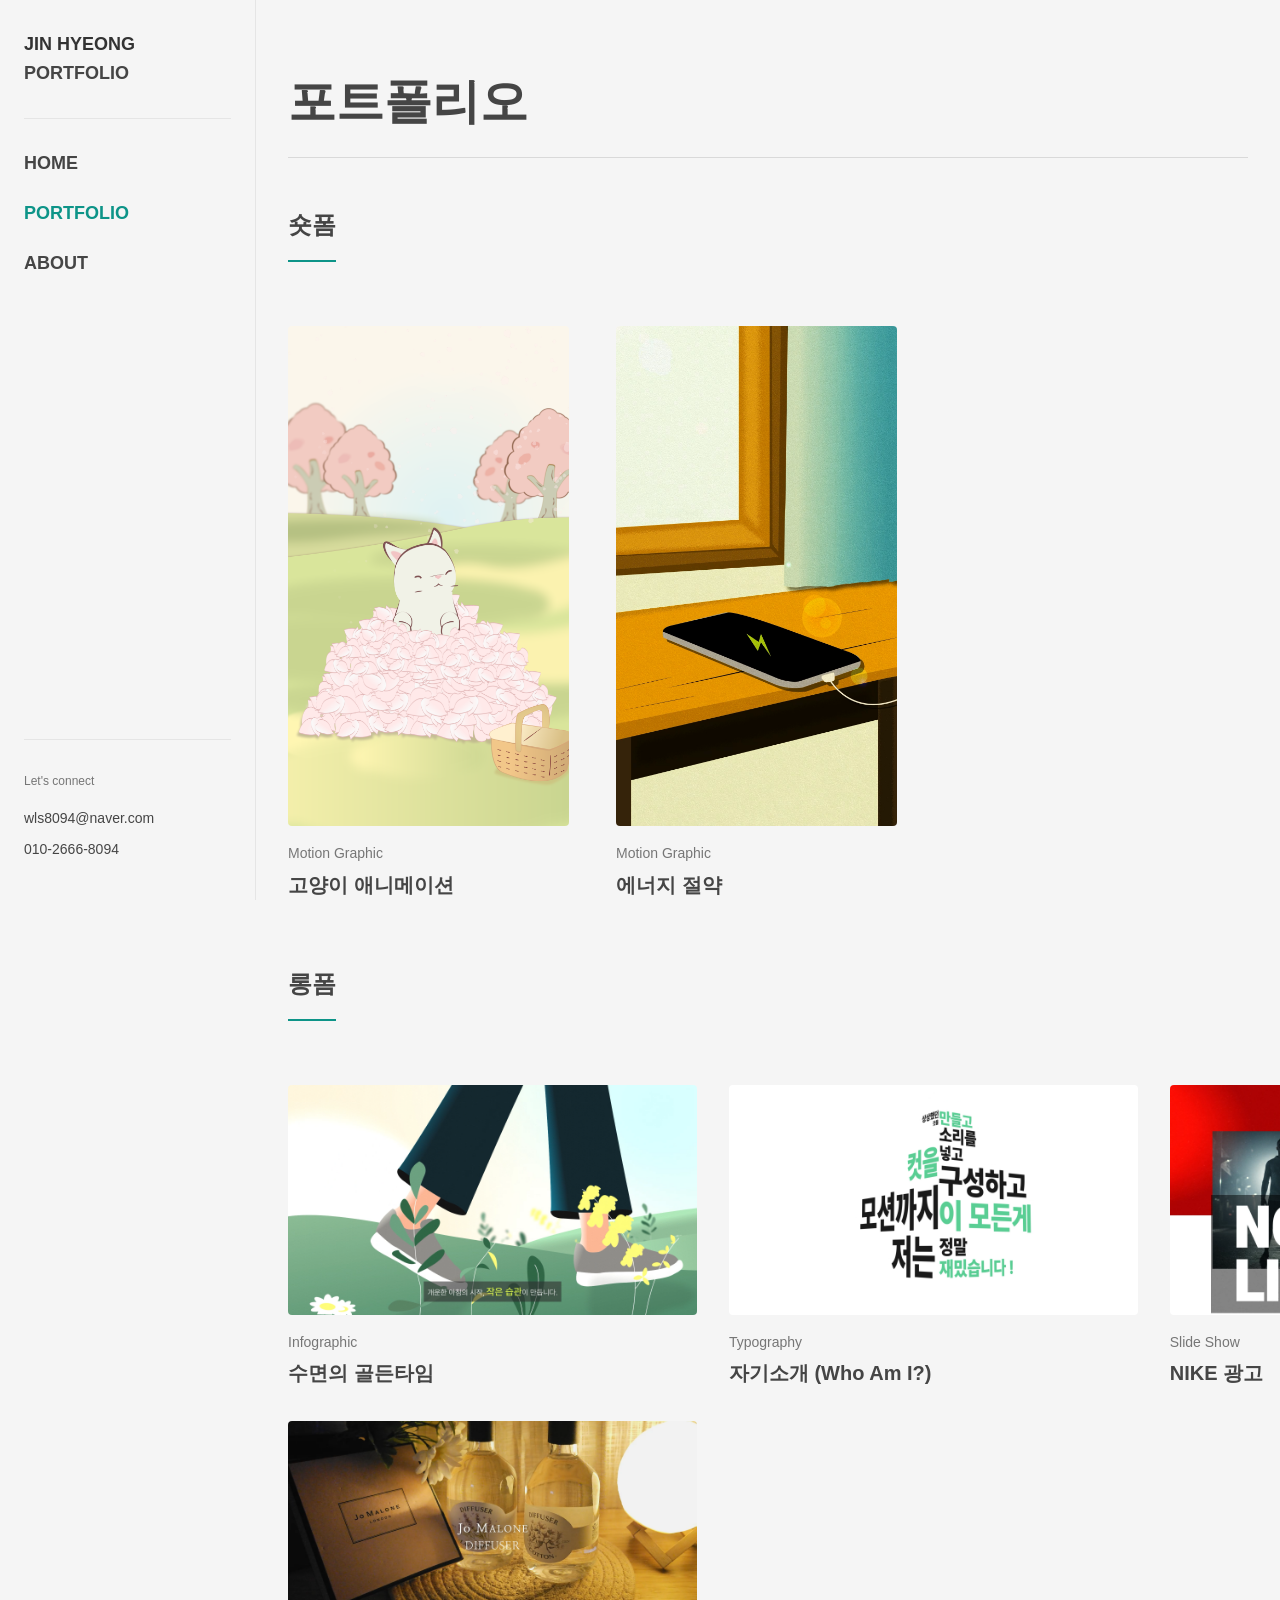
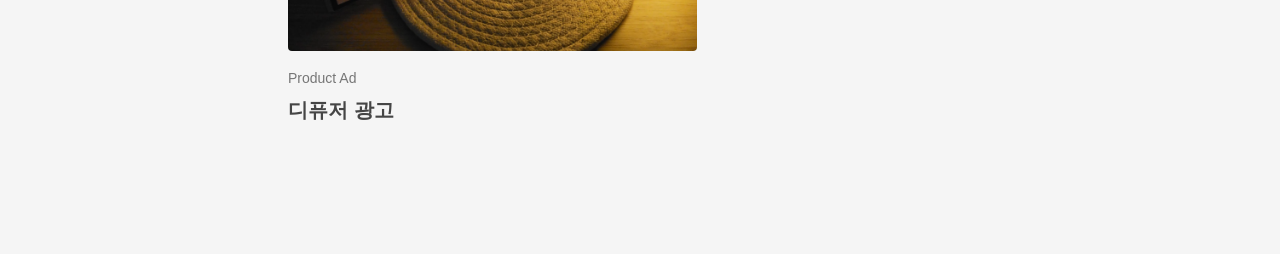
==== portfolio.html @ 2b687abe "first commit" ====
<!DOCTYPE html>
<html lang="ko">

<head>
  <meta charset="UTF-8">
  <meta name="viewport" content="width=device-width, initial-scale=1.0">
  <title>Jin Hyeong Portfolio</title>
  <link rel="stylesheet" href="css/style.css">
  <link rel="icon" type="image/png" sizes="32x32" href="img/pavicon1.png">
</head>

<body>
  <!-- 사이드바 -->
  <aside class="sidebar">
    <div class="sidebar-logo">
      <h1>
        <div class="name">JIN HYEONG</div>
        <div class="title">PORTFOLIO</div>
      </h1>
    </div>

    <nav class="sidebar-nav">
      <ul>
        <li>
          <button onclick="navigateTo('index.html')">HOME</button>
        </li>
        <li>
          <button class="active" onclick="navigateTo('portfolio.html')">PORTFOLIO</button>
        </li>
        <li>
          <button onclick="navigateTo('about.html')">ABOUT</button>
        </li>
      </ul>
    </nav>

    <div class="sidebar-footer">
      <p>Let's connect</p>
      <a href="mailto:wls8094@naver.com">wls8094@naver.com</a>
      <a href="tel:01026668094">010-2666-8094</a>
    </div>
  </aside>

  <!-- 메인 콘텐츠 -->
  <main class="main-content">
    <div class="container" style="padding-top: 4rem; padding-bottom: 4rem;">
      <!-- 페이지 제목 -->
      <div class="page-title fade-in">
        <h1>포트폴리오</h1>
        <div class="underline"></div>
      </div>

      <!-- 숏폼 섹션 -->
      <div class="portfolio-section">
        <h2 class="portfolio-section-title">숏폼</h2>
        <div class="portfolio-grid portfolio-grid-shortform">
          <!-- 프로젝트 1 (숏폼) -->
          <div class="portfolio-item" onclick="openModal(1)">
            <div class="portfolio-thumbnail" style="aspect-ratio: 9/16;">
              <img src="img/고양이와 스프/02.png" alt="프로젝트 1">
              <div class="portfolio-overlay">
                <h4>모션그래픽</h4>
                <span>보기</span>
              </div>
            </div>
            <div class="portfolio-info">
              <p class="portfolio-category">Motion Graphic</p>
              <h3 class="portfolio-title">고양이 애니메이션</h3>
            </div>
          </div>

          <!-- 프로젝트 4 (숏폼) -->
          <div class="portfolio-item" onclick="openModal(4)">
            <div class="portfolio-thumbnail" style="aspect-ratio: 9/16;">
              <img src="img/에너지/01.png" alt="프로젝트 4">
              <div class="portfolio-overlay">
                <h4>모션그래픽</h4>
                <span>보기</span>
              </div>
            </div>
            <div class="portfolio-info">
              <p class="portfolio-category">Motion Graphic</p>
              <h3 class="portfolio-title">에너지 절약</h3>
            </div>
          </div>
        </div>
      </div>

      <!-- 롱폼 섹션 -->
      <div class="portfolio-section">
        <h2 class="portfolio-section-title">롱폼</h2>
        <div class="portfolio-grid portfolio-grid-longform">
          <!-- 프로젝트 2 (롱폼) -->
          <div class="portfolio-item" onclick="openModal(2)">
            <div class="portfolio-thumbnail">
              <img src="img/수면 인포그래픽/06.png" alt="프로젝트 2">
              <div class="portfolio-overlay">
                <h4>수면 인포그래픽</h4>
                <span>보기</span>
              </div>
            </div>
            <div class="portfolio-info">
              <p class="portfolio-category">Infographic</p>
              <h3 class="portfolio-title">수면의 골든타임</h3>
            </div>
          </div>

          <!-- 프로젝트 3 (롱폼) -->
          <div class="portfolio-item" onclick="openModal(3)">
            <div class="portfolio-thumbnail">
              <img src="img/who am i/06.png" alt="프로젝트 3">
              <div class="portfolio-overlay">
                <h4>타이포그래피</h4>
                <span>보기</span>
              </div>
            </div>
            <div class="portfolio-info">
              <p class="portfolio-category">Typography</p>
              <h3 class="portfolio-title">자기소개 (Who Am I?)</h3>
            </div>
          </div>

          <!-- 프로젝트 5 (롱폼) -->
          <div class="portfolio-item" onclick="openModal(5)">
            <div class="portfolio-thumbnail">
              <img src="img/나이키/03.png" alt="프로젝트 5">
              <div class="portfolio-overlay">
                <h4>슬라이드쇼</h4>
                <span>보기</span>
              </div>
            </div>
            <div class="portfolio-info">
              <p class="portfolio-category">Slide Show</p>
              <h3 class="portfolio-title">NIKE 광고</h3>
            </div>
          </div>

          <!-- 프로젝트 6 (롱폼) -->
          <div class="portfolio-item" onclick="openModal(6)">
            <div class="portfolio-thumbnail">
              <img src="img/디퓨져/01.png" alt="프로젝트 6">
              <div class="portfolio-overlay">
                <h4>제품 광고</h4>
                <span>보기</span>
              </div>
            </div>
            <div class="portfolio-info">
              <p class="portfolio-category">Product Ad</p>
              <h3 class="portfolio-title">디퓨저 광고</h3>
            </div>
          </div>
        </div>
      </div>
    </div>
  </main>

  <!-- 모달 -->
  <div id="modal" class="modal" onclick="closeModal(event)">
    <div class="modal-content" onclick="event.stopPropagation()">
      <button class="modal-close" onclick="closeModal()">×</button>

      <!-- 모달 내용 (JavaScript로 동적 생성) -->
      <div id="modal-body"></div>
    </div>
  </div>

  <script>
    // 포트폴리오 데이터
    const portfolioData = {
      1: {
        category: '모션그래픽',
        title: '고양이 애니메이션',
        youtubeUrl: '<iframe src="https://www.youtube.com/embed/WRUDnOrKYOk?controls=1&modestbranding=1&rel=0&fs=0" title="고양이와 스프 애니메이션" frameborder="0" allow="accelerometer; autoplay; clipboard-write; encrypted-media; gyroscope; picture-in-picture; web-share" referrerpolicy="strict-origin-when-cross-origin" allowfullscreen></iframe>',
        videoRatio: '9:16',
        duration: '2일',
        tools: 'After Effects, Illustrator',
        method: '개인 프로젝트',
        concept: `따뜻한 봄날의 컨셉을 담은 '힐링'과 '반가움' 느낌으로 제작했습니다.
캐릭터의 움직임과 벚꽃의 입자감에 시각적 포인트를 집중했습니다.`,
        process: [
          {
            step: '01. 기획',
            description: `'고양이와 스프' 게임속의 고양이 캐릭터와 <br>봄, 벚꽃 컨셉에 맞는 시나리오를 구성했습니다. 
            <br><br>1. 벚꽃이 흩날리는 피크닉 분위기 배경<br>
                          2. 고양이의 깜짝 등장<br>
                          3. 밝은 미소와 인사로 마무리` },
          {
            step: '02. 제작', description: `배경의 나무와 들판, 고양이 캐릭터, 그리고 흩날리는 개별 벚꽃잎들을 
          <br>애니메이팅하기 최적화된 상태로 레이어를 세분화하여 작업했습니다.
          <br><br>고양이캐릭터의 탄성있는 생동감을 표현했습니다.` },
          { step: '03. 완성', description: `밝고 활기찬 배경음악을 사용하고 <br>벚꽃잎이 날리는 연출로 피크닉,소풍 분위기를 조성했습니다.` }
        ],
        images: [
          'img/고양이와 스프/01.png',
          'img/고양이와 스프/02.png',
          'img/고양이와 스프/03.png',
          'img/고양이와 스프/04.png',
          'img/고양이와 스프/05.png'
        ]
      },
      2: {
        category: '인포그래픽',
        title: '수면의 골든타임',
        youtubeUrl: `<iframe  src="https://www.youtube.com/embed/iagFvMRWJkU" title="수면의 골든타임 (인포그래픽)" frameborder="0" allow="accelerometer; autoplay; clipboard-write; encrypted-media; gyroscope; picture-in-picture; web-share" referrerpolicy="strict-origin-when-cross-origin" allowfullscreen></iframe>`,
        videoRatio: '16:9',
        duration: '4일',
        tools: 'After Effects, Illustrator',
        method: '개인 프로젝트',
        concept: `밤과 수면을 상징하는 차분한 다크 블루 톤을 메인으로 사용하고, 핵심 정보에는 대비가 강한 컬러를 사용하여 몰입할수있도록 제작했습니다.
<br>딱딱한 정보성 영상이 아닌 <strong>편안한 캠페인 영상의</strong> 느낌을 전달하고자 했습니다.`,
        process: [
          { step: '01. 기획', description: `'수면의 양'보다 '수면의 질과 타이밍'이 중요하다는 의학적 정보를 <br>시청자들이 쉽게 이해할 수 있도록 캠페인 형식의 인포그래픽으로 시각화하고자 했습니다.` },
          { step: '02. 제작', description: `일반적인 도표나 곡선 그래프를 배제하고, 상황을 직관적으로 보여줄 수 있는 캐릭터와 오브젝트를 Illustrator로 직접 제작했습니다. <br>After Effects에서 나레이션과 자막의 흐름에 맞춰 애니메이션을 제작했습니다.` },
          { step: '03. 완성', description: '차분한 배경음악을 사용하여 수면이라는 주제에 맞는 편안한 분위기를 조성하고, 나레이션과 자막의 내용이 모션과 서로 일치하도록 작업을 진행했습니다.' }
        ],
        images: [
          'img/수면 인포그래픽/01.png',
          'img/수면 인포그래픽/02.png',
          'img/수면 인포그래픽/03.png',
          'img/수면 인포그래픽/04.png',
          'img/수면 인포그래픽/05.png',
          'img/수면 인포그래픽/06.png',
          
        ]
      },
      3: {
        category: '타이포그래피',
        title: '자기소개 (Who Am I?)',
        youtubeUrl: '<iframe src="https://www.youtube.com/embed/PcbvvYeceSc" title="자기소개 타이포그래픽" frameborder="0" allow="accelerometer; autoplay; clipboard-write; encrypted-media; gyroscope; picture-in-picture; web-share" referrerpolicy="strict-origin-when-cross-origin" allowfullscreen></iframe>',
        videoRatio: '16:9',
        duration: '3일',
        tools: 'After Effects',
        method: '개인 프로젝트',
        concept: `화려한 배경보다는 텍스트와 아이콘의 움직임 자체에 집중할 수 있도록 무채색 배경을 사용하였고,<br>
그린 계열의 포인트 컬러를 통해 시선이 머물러야 할 핵심 키워드를 강조했습니다.`,
        process: [
          {
            step: '01. 기획', description: `
          복잡한 수식어보다 <strong>나 자신의 본질을</strong> 가장 솔직하고 명확하게 전달하기 위해 이번 자기소개 영상을 기획했습니다. <br>
          많은 양의 정보 전달의 효율성을 높이기 위해 빠른 템포의 타이포그래피 모션을 선택했습니다.` },
          {
            step: '02. 제작', description: `타이포그래피로 빠른 모션 속에서도 메시지를 명확히 읽을수 있도록 <br>가독성을 최우선으로 
          장황한 설명 보다는 최대한 짧은 단어와 간결한 문장으로 텍스트를 구성하여 전달력에 힘을 주었습니다.` },
          {
            step: '03. 완성', description: `배경음악의 비트와 효과음에 맞춘 편집을 진행했습니다. 
          <br>제가 영상작업을 할때 드는 느낀점들을 다양한 연출을 통해 영상 디자이너로서의 포부을 담아 완성했습니다.` }
        ],
        images: [
          'img/who am i/01.png',
          'img/who am i/02.png',
          'img/who am i/03.png',
          'img/who am i/04.png',
          'img/who am i/05.png',
          'img/who am i/06.png',

        ]
      },
      4: {
        category: '모션그래픽',
        title: '에너지 절약',
        youtubeUrl: '<iframe src="https://www.youtube.com/embed/_xtJKrU15GE" title="박진형 - 애니메이션" frameborder="0" allow="accelerometer; autoplay; clipboard-write; encrypted-media; gyroscope; picture-in-picture; web-share" referrerpolicy="strict-origin-when-cross-origin" allowfullscreen></iframe>',
        videoRatio: '9:16',
        duration: '4일',
        tools: 'After Effects, Illustrator',
        method: '개인 프로젝트',
        concept: `환경 보호의 긍정적인 이미지를 전달하기 위해 라임색과 차분한 네이비 컬러를 사용하여 친환경적인 분위기 조성했고,<br>
메시지의 가독성을 높이기 위해 직관적인 텍스트 배치를 활용하였으며, 텍스트의 내용에 맞는 애니메이션을 연출했습니다.`,
        process: [
          {
            step: '01. 기획', description: `'에너지 전환'이라는 다소 무겁고 어렵게 느껴질 수 있는 환경 주제를 대중들에게 친근하게 전달하고 
          <br> 일상 속 작은 실천이 세상을 바꾸는 큰 힘이 될 수 있음을 시각적으로 표현했습니다.` },
          {
            step: '02. 제작', description: `주인공 캐릭터와 실내/외 배경 오브젝트(충전기, 엘리베이터, 카페 등)를 Illustrator로 제작했습니다.
          <br> After Effects를 활용하여 캐릭터의 움직임과 사물의 반응(창문 열기, 텀블러 담기 등)에 최대한 자연스럽고 부드러운 모션을 넣었습니다.` },
          { step: '03. 완성', description: `따뜻한 느낌의 배경음악과 나레이션을 합성하여 메시지가 잘 전달될수 있도록 완성했습니다.` }
        ],
        images: [
          'img/에너지/01.png',
          'img/에너지/02.png',
          'img/에너지/03.png',
          'img/에너지/04.png',
          'img/에너지/05.png',
          'img/에너지/06.png',

        ]
      },
      5: {
        category: '슬라이드쇼',
        title: 'NIKE 광고',
        youtubeUrl: '<iframe src="https://www.youtube.com/embed/QcVoWrx0sjg" title="박진형  나만의 슬라이드쇼" frameborder="0" allow="accelerometer; autoplay; clipboard-write; encrypted-media; gyroscope; picture-in-picture; web-share" referrerpolicy="strict-origin-when-cross-origin" allowfullscreen></iframe>',
        videoRatio: '16:9',
        duration: '3일',
        tools: 'After Effects',
        method: '개인 프로젝트',
        concept: `짧은 컷들을 배치하여 지루함 없는 속도감의 슬라이드쇼로 제작하고 영상의 초반부에 나이키 로고, 후반부에 'JUST DO IT'를 배치하여<br>영상으로 보여준 역동적인 움직임들이 하나의 브랜드 가치로 연결되도록 연출했습니다.`,
        process: [
          {
            step: '01. 기획', description: `글로벌 스포츠 브랜드 'NIKE'의 강렬하고 도전적인 이미지를 시각화하기 위해, 빠른 템포의 배경음악으로 시청각적 타격감을 극대화할 수 있는 슬라이드쇼를 기획했습니다. 
          <br>'NIKE'라는 브랜드의 이미지를 떠올리며 '활동성'과 '역동적'이라는 키워드로 영상 소스를 수집했습니다.` },
          { step: '02. 제작', description: `배경음악의 박자에 맞춰 장면 컷을 전환하고 영상 소스와 같이 도형 오브젝트와 키워드 텍스트들을 사용하여 시각적 타격감을 극대화 했습니다.` },
          { step: '03. 완성', description: `빠른 슬라이드쇼 특성상 자칫 놓칠 수 있는 부분을 방지하기 위해 텍스트로 몰입도를 높이고, 영상의 기승전결을 점검하며 최종적으로 나이키 로고와 'JUST DO IT' 슬로건을 배치하여 브랜드 광고로서의 완성도를 높였습니다.` }
        ],
        images: [
          'img/나이키/01.png',
          'img/나이키/02.png',
          'img/나이키/03.png',
          'img/나이키/04.png',
          'img/나이키/05.png',
          'img/나이키/06.png'

        ]
      },
      6: {
        category: '제품 광고',
        title: '디퓨저 광고',
        youtubeUrl: '<iframe src="https://www.youtube.com/embed/dtEFhlRuxeo" title="박진형 나만의 제품 광고 영상" frameborder="0" allow="accelerometer; autoplay; clipboard-write; encrypted-media; gyroscope; picture-in-picture; web-share" referrerpolicy="strict-origin-when-cross-origin" allowfullscreen></iframe>',
        videoRatio: '16:9',
        duration: '3일',
        tools: 'After Effects',
        method: '개인 프로젝트',
        concept: `베이지와 화이트 톤의 웜톤 컬러를 메인으로 선정하여 시각적인 안정감과 포근함을 부여했습니다. 
        <br>직접 촬영한 영상을 자연스럽게 배치하고 그 사이에 트랙 매트 기법을 적용하여 '디퓨저'제품의 '향기'를 한층 깊이 있게 표현하고자 했습니다.`,
        process: [
          {
            step: '01. 기획', description: `'디퓨저'라는 상품을 떠올렸을때 느끼는 '향기로운 일상'과 '포근한 휴식'을 시각화하기 위해, 밝고 따뜻한 톤앤매너를 가진 감성 광고 영상을 제작하고자 했습니다. 
          <br>시청자가 영상을 보는 것만으로도 공간의 향기가 느껴질 수 있도록 '산뜻한 느낌'과 '부드러운 전환'에 초점을 맞췄습니다. 
          <br>복합적인 마스크와 매트 기법을 활용한 정교한 연출을 기획했습니다.` },
          {
            step: '02. 제작', description: `직접 촬영한 원본 소스의 질감을 최대한 살리면서도, 영상 전체에 포근한 무드가 감돌도록 따뜻한 웜톤 색보정을 진행했습니다. 
          <br>특히 향기의 속성을 시각화하기 위해 '그림자', '새벽', '은은함'과 같은 키워드를 트랙 매트를 활용하여, 감각적인 연출을 시도했습니다` },
          {
            step: '03. 완성', description: `영상의 분위기를 해치지 않는 범위 내에서 텍스트를 배치했습니다. 
          <br>직접 촬영한 각 장면의 전환과 매트 기법을 활용한 전환 효과가 배경음악과 자연스럽게 어우러지도록 최종 편집을 조율하여 완성도를 높였습니다.` }
        ],
        images: [
          'img/디퓨져/01.png',
          'img/디퓨져/02.png',
          'img/디퓨져/03.png',
          'img/디퓨져/04.png',
          'img/디퓨져/05.png',
          'img/디퓨져/06.png',
          
        ]
      }
    };

    function openModal(id) {
      const data = portfolioData[id];
      const paddingBottom = data.videoRatio === '9:16' ? '177.78%' : '56.25%';

      let html = `
        <p class="modal-category">Category : ${data.category}</p>
        <h2 class="modal-title">${data.title}</h2>

        <div class="modal-video" data-ratio="${data.videoRatio}">
          ${data.youtubeUrl}
        </div>

        <div class="modal-section">
          <h3>프로젝트 개요</h3>
          <div class="modal-overview">
            <div class="modal-overview-item">
              <p>작업기간</p>
              <p>${data.duration}</p>
            </div>
            <div class="modal-overview-item">
              <p>사용 툴</p>
              <p>${data.tools}</p>
            </div>
            <div class="modal-overview-item">
              <p>제작 방식</p>
              <p>${data.method}</p>
            </div>
          </div>
        </div>

        <div class="modal-section">
          <h3>디자인 컨셉</h3>
          <p class="modal-concept">${data.concept}</p>
        </div>

        <div class="modal-section">
          <h3 style="color: #111111; font-weight: 700;">작업 프로세스</h3>
          <div class="modal-process">
            ${data.process.map(proc => `
              <div class="modal-process-item" style="margin-bottom: 2rem; border-bottom: 1px solid #f0f0f0; padding-bottom: 1.5rem;">
                <p class="modal-process-step" style="font-weight: bold; color: #0f766e; margin-bottom: 0.4rem; font-size: 1.05rem;">${proc.step}</p>
                
                ${proc.title ? `<p class="modal-process-title" style="font-weight: 700; color: #111111; margin-bottom: 0.5rem; font-size: 1.1rem;">${proc.title}</p>` : ''}
                
                <p class="modal-process-description" style="color: #2c3e50; line-height: 1.6; font-size: 0.95rem; font-weight: 400; margin-top: 0;">${proc.description}</p>
              </div>
            `).join('')}
          </div>
        </div>

        <div class="modal-section">
          <h3>프리뷰</h3>
          <div class="modal-preview">
            ${data.images.map(img => `<img src="${img}" alt="프리뷰">`).join('')}
          </div>
        </div>
      `;

      document.getElementById('modal-body').innerHTML = html;
      document.getElementById('modal').classList.add('active');
    }

    function closeModal(event) {
      if (event && event.target.id !== 'modal') return;
      document.getElementById('modal').classList.remove('active');
    }

    function navigateTo(page) {
      window.location.href = page;
    }
  </script>
</body>

</html>
---- css/style.css ----
/* ============================================
   포트폴리오 사이트 - 전체 CSS 스타일
   ============================================ */

* {
  margin: 0;
  padding: 0;
  box-sizing: border-box;
}

/* 폰트 임포트 */
@import url('https://cdn.jsdelivr.net/gh/orioncactus/pretendard@v1.3.9/dist/web/static/pretendard.css');

body {
  font-family: 'Pretendard', -apple-system, BlinkMacSystemFont, 'Segoe UI', sans-serif;
  background-color: #f5f5f5;
  color: #454545;
  line-height: 1.6;
}

/* ============================================
   공통 스타일
   ============================================ */

.container {
  max-width: 1200px;
  margin: 0 auto;
  padding: 0 2rem;
}

a {
  text-decoration: none;
  color: inherit;
}

button {
  border: none;
  background: none;
  cursor: pointer;
  font-family: inherit;
}

/* ============================================
   레이아웃 - 사이드바 + 메인 콘텐츠
   ============================================ */

body {
  display: flex;
}

.sidebar {
  position: fixed;
  left: 0;
  top: 0;
  width: 256px;
  height: 100vh;
  background-color: #f5f5f5;
  border-right: 1px solid #e5e5e5;
  display: flex;
  flex-direction: column;
  padding: 2rem 1.5rem;
  overflow-y: auto;
}

.main-content {
  margin-left: 256px;
  min-height: 100vh;
  width: calc(100% - 256px);
}

/* ============================================
   사이드바 스타일
   ============================================ */

.sidebar-logo {
  border-bottom: 1px solid #e5e5e5;
  padding-bottom: 2rem;
  margin-bottom: 2rem;
}

.sidebar-logo h1 {
  font-size: 1.125rem;
  font-weight: 700;
  line-height: 1.4;
}

.sidebar-logo .name {
  color: #333333;
  margin-bottom: 0.25rem;
}

.sidebar-logo .title {
  color: #454545;
}

/* 네비게이션 메뉴 */
.sidebar-nav {
  flex: 1;
  margin-bottom: 2rem;
}

.sidebar-nav ul {
  list-style: none;
  display: flex;
  flex-direction: column;
  gap: 1.5rem;
}

.sidebar-nav button {
  font-size: 1.125rem;
  font-weight: 600;
  color: #454545;
  transition: color 0.2s ease;
  text-align: left;
}

.sidebar-nav button:hover {
  color: #0d9488;
}

.sidebar-nav button.active {
  color: #0d9488;
}

/* 사이드바 하단 정보 */
.sidebar-footer {
  border-top: 1px solid #e5e5e5;
  padding-top: 2rem;
}

.sidebar-footer p {
  font-size: 0.75rem;
  color: #767676;
  margin-bottom: 1rem;
}

.sidebar-footer a {
  display: block;
  font-size: 0.875rem;
  color: #454545;
  margin-bottom: 0.5rem;
  transition: color 0.2s ease;
}

.sidebar-footer a:hover {
  color: #0d9488;
}

/* ============================================
   페이지 공통 스타일
   ============================================ */

.page-title {
  margin-bottom: 3rem;
}

.page-title h1 {
  font-size: 3rem;
  font-weight: 700;
  margin-bottom: 0.5rem;
  display: inline-block;
}

.page-title .underline {
  height: 1px;
  background-color: #d9d9d9;
  width: 100%;
  margin-top: 0.5rem;
}

/* 애니메이션 */



@keyframes fadeIn {
  from {
    opacity: 0;
  }

  to {
    opacity: 1;
  }
}

@keyframes slideInUp {
  from {
    opacity: 0;
    transform: translateY(20px);
  }

  to {
    opacity: 1;
    transform: translateY(0);
  }
}

.fade-in {
  animation: fadeIn 0.6s ease-out;
}

.slide-in-up {
  animation: slideInUp 0.6s ease-out;
  opacity: 1;
}

/* ============================================
   홈 페이지 (index.html)
   ============================================ */

.home-hero {
  height: 100vh;
  display: flex;
  align-items: center;
  justify-content: center;
  padding: 2rem;

}


.home-hero-content {
  max-width: 56rem;
  text-align: center;
}

.home-hero-title {
  font-size: 3.5rem;
  font-weight: 700;
  margin-bottom: 1.5rem;
  line-height: 1.2;
}

@media (min-width: 768px) {
  .home-hero-title {
    font-size: 4.5rem;
  }
}

.home-hero-title .accent {
  color: #0d9488;
}

.home-hero-divider {
  width: 128px;
  height: 1px;
  background-color: #d9d9d9;
  margin: 2rem auto;
}

.home-hero-description {
  font-size: 1.25rem;
  color: #767676;
  margin-bottom: 2rem;
  line-height: 1.8;
  max-width: 48rem;
  /* 박스 너비를 넉넉하게 넓혀서 데스크탑에서 두 줄로 이쁘게 배치되도록 합니다 */
  margin-left: auto;
  margin-right: auto;
  word-break: keep-all;
  /* 데스크탑에서도 단어가 중간에 쪼개지지 않고 깔끔하게 떨어지게 만듭니다 */
}

@media (min-width: 768px) {
  .home-hero-description {
    font-size: 1.5rem;
  }
}

.home-hero-buttons {
  display: flex;
  flex-direction: column;
  gap: 1rem;
  justify-content: center;
  animation: slideInUp 0.6s ease-out 0.2s both;
}

@media (min-width: 640px) {
  .home-hero-buttons {
    flex-direction: row;
  }
}

.btn {
  padding: 0.75rem 2rem;
  font-size: 1.125rem;
  font-weight: 600;
  border: 2px solid;
  border-radius: 0.25rem;
  transition: all 0.3s ease;
  cursor: pointer;
}

.btn-primary {
  border-color: #454545;
  color: #454545;
}

.btn-primary:hover {
  background-color: #454545;
  color: #f5f5f5;
}

.btn-secondary {
  border-color: #454545;
  color: #454545;
}

.btn-secondary:hover {
  background-color: #454545;
  color: #f5f5f5;
}

/* ============================================
   포트폴리오 페이지 (portfolio.html)
   ============================================ */

.portfolio-section {
  margin-bottom: 4rem;
}

.portfolio-section-title {
  font-size: 1.5rem;
  font-weight: 600;
  color: #454545;
  margin-bottom: 2rem;
  padding-bottom: 1rem;
  border-bottom: 2px solid #0d9488;
  display: inline-block;
}

.portfolio-grid {
  display: grid;
  gap: 2rem;
  margin-top: 2rem;
}

.portfolio-grid-shortform {
  grid-template-columns: repeat(3, 1fr);
  gap: 1.5rem;
}

/* 숏폼 썸네일 크기 축소 */
.portfolio-grid-shortform .portfolio-thumbnail {
  aspect-ratio: 9 / 16;
  height: 500px;
}

.portfolio-grid-shortform .portfolio-overlay h4 {
  font-size: 0.9rem;
  margin-bottom: 0.3rem;
}

.portfolio-grid-shortform .portfolio-overlay span {
  font-size: 0.75rem;
}

.portfolio-grid-longform {
  grid-template-columns: repeat(3, 1fr);
}

/* 롱폼 썸네일 크기 조정 */
.portfolio-grid-longform .portfolio-thumbnail {
  aspect-ratio: 16 / 9;
  height: 230px;
}

.portfolio-grid-longform .portfolio-overlay h4 {
  font-size: 1rem;
  margin-bottom: 0.5rem;
}

.portfolio-grid-longform .portfolio-overlay span {
  font-size: 0.8rem;
}

.portfolio-item {
  cursor: pointer;
  animation: slideInUp 0.6s ease-out forwards;
  opacity: 0;
}

.portfolio-item:nth-child(1) {
  animation-delay: 0s;
}

.portfolio-item:nth-child(2) {
  animation-delay: 0.1s;
}

.portfolio-item:nth-child(3) {
  animation-delay: 0.2s;
}

.portfolio-item:nth-child(4) {
  animation-delay: 0.3s;
}

.portfolio-item:nth-child(5) {
  animation-delay: 0.4s;
}

.portfolio-item:nth-child(6) {
  animation-delay: 0.5s;
}

.portfolio-thumbnail {
  position: relative;
  overflow: hidden;
  background-color: #f0f0f0;
  border-radius: 0.25rem;
  margin-bottom: 1rem;
  aspect-ratio: 4 / 3;
}

.portfolio-thumbnail img {
  width: 100%;
  height: 100%;
  object-fit: cover;
  transition: transform 0.5s cubic-bezier(0.23, 1, 0.32, 1);
}

.portfolio-thumbnail:hover img {
  transform: scale(1.1);
}

.portfolio-overlay {
  position: absolute;
  inset: 0;
  background-color: rgba(0, 0, 0, 0);
  display: flex;
  flex-direction: column;
  align-items: center;
  justify-content: center;
  transition: background-color 0.5s cubic-bezier(0.23, 1, 0.32, 1);
}

.portfolio-thumbnail:hover .portfolio-overlay {
  background-color: rgba(0, 0, 0, 0.5);
}

.portfolio-overlay h4 {
  color: #ffffff;
  font-size: 1.125rem;
  font-weight: 600;
  margin-bottom: 0.75rem;
  text-align: center;
  padding: 0 1rem;
  opacity: 0;
  transition: opacity 0.5s cubic-bezier(0.23, 1, 0.32, 1);
  transition-delay: 75ms;
}

.portfolio-overlay span {
  color: #ffffff;
  font-size: 0.875rem;
  font-weight: 500;
  opacity: 0;
  transition: opacity 0.5s cubic-bezier(0.23, 1, 0.32, 1);
  transition-delay: 150ms;
}

.portfolio-thumbnail:hover .portfolio-overlay h4,
.portfolio-thumbnail:hover .portfolio-overlay span {
  opacity: 1;
}

.portfolio-info {
  padding: 0;
}

.portfolio-category {
  font-size: 0.875rem;
  color: #767676;
  margin-bottom: 0.25rem;
}

.portfolio-title {
  font-size: 1.25rem;
  font-weight: 600;
  color: #454545;
}

/* 모달 스타일 */
.modal {
  display: none;
  position: fixed;
  inset: 0;
  background-color: rgba(0, 0, 0, 0.5);
  z-index: 50;
  overflow-y: auto;
  align-items: center;
  justify-content: center;
  padding: 1rem;
}

.modal.active {
  display: flex;
}

.modal-content {
  background-color: #fafafa;
  border-radius: 0.25rem;
  width: 100%;
  max-width: 1500px;
  max-height: 85vh;
  padding: 2.5rem;
  position: relative;
  margin: auto;
  overflow-y: auto;
}

.modal-close {
  position: absolute;
  top: 1rem;
  right: 1rem;
  font-size: 2rem;
  color: #454545;
  cursor: pointer;
  background: none;
  border: none;
  padding: 0;
  width: 2rem;
  height: 2rem;
  display: flex;
  align-items: center;
  justify-content: center;
}

.modal-close:hover {
  color: #0d9488;
}

.modal-category {
  font-size: 0.875rem;
  color: #767676;
  margin-bottom: 0.5rem;
}

.modal-title {
  font-size: 2rem;
  font-weight: 700;
  margin-bottom: 1.5rem;
  margin-top: 0.5rem;
}

/* 모달 영상 - 반응형 크기 조정 */
.modal-video {
  position: relative;
  overflow: hidden;
  background-color: #000000 !important;
  /* 영상 로딩 전 배경만 블랙 처리 */
  z-index: 1 !important;
}

/* 롱폼 (16:9) */
.modal-video[data-ratio="16:9"] {
  width: 100%;
  max-width: 80%;
  /* 고정 height를 지우고, 가로세로 비율에 맞춰 브라우저가 자동 계산하도록 합니다 */
  height: auto;
  aspect-ratio: 16 / 9;
  margin: 0 auto;
}

/* 숏폼 (9:16) */
.modal-video[data-ratio="9:16"] {
  max-width: 350px;
  height: 623px;
  margin-left: auto;
  margin-right: auto;
  aspect-ratio: 9 / 16;
}

/* 포트폴리오 리스트의 썸네일 오버레이 서식이 모달 안으로 침범하는 것을 완벽 차단 */
.modal-content .portfolio-thumbnail::after,
.modal-content .modal-video::after,
.modal-content .modal-video::before,
.modal-content .portfolio-overlay {
  display: none !important;
  content: none !important;
  background: none !important;
  /* 스크린샷에 나온 상단 검은색 그라디언트 잔상을 완전히 삭제 */
  background-image: none !important;
  opacity: 0 !important;
  visibility: hidden !important;
  box-shadow: none !important;
}

.modal-video iframe {
  position: absolute;
  top: 0;
  left: 0;
  width: 100%;
  height: 100%;
  border: none !important;
  z-index: 9999 !important;
  /* 무조건 최상단으로 올림 */
  background: transparent !important;
}

.modal-section {
  margin-bottom: 2rem;
}

.modal-section h3 {
  font-size: 1.25rem;
  font-weight: 600;
  margin-bottom: 1rem;
  color: #454545;
}

.modal-overview {
  display: grid;
  grid-template-columns: repeat(3, 1fr);
  gap: 1.5rem;
}

.modal-overview-item {
  padding: 1rem;
  background-color: #f5f5f5;
  border-radius: 0.25rem;
}

.modal-overview-item p:first-child {
  font-size: 0.875rem;
  color: #767676;
  margin-bottom: 0.5rem;
}

.modal-overview-item p:last-child {
  font-size: 1rem;
  font-weight: 600;
  color: #454545;
}

.modal-concept {
  font-size: 1rem;
  line-height: 1.8;
  color: #454545;
}

.modal-process {
  display: grid;
  grid-template-columns: repeat(3, 1fr);
  gap: 1.5rem;
}

.modal-process-item {
  padding: 1rem;
  background-color: #f5f5f5;
  border-radius: 0.25rem;
}

.modal-process-step {
  font-size: 0.875rem;
  color: #0d9488;
  font-weight: 600;
  margin-bottom: 0.5rem;
}

.modal-process-title {
  font-size: 1rem;
  font-weight: 600;
  color: #454545;
  margin-bottom: 0.5rem;
}

.modal-process-description {
  font-size: 0.875rem;
  color: #767676;
  line-height: 1.6;
}

.modal-preview {
  display: grid;
  grid-template-columns: repeat(auto-fit, minmax(200px, 1fr));
  gap: 1rem;
}

.modal-preview img {
  width: 100%;
  height: auto;
  border-radius: 0.25rem;
  object-fit: cover;
}

/* ============================================
   어바웃 페이지 (about.html) - 요청 3단 가로 배정
   ============================================ */

.about-container {
  padding: 4rem 3rem;
  /* 위아래, 좌우 여백을 조금 더 넓혀 안정감 부여 */
  max-width: 1200px;
  /* 기존 1000px에서 포트폴리오 그리드와 맞춰 1200px로 확장 */
  margin: 0 auto;
  /* 콘텐츠 전체를 메인 영역 중앙으로 정렬 */
  width: 100%;
}

/* 세로로 3개의 행(Row)을 쌓고 간격을 주는 설정 */
.about-rows-layout {
  display: flex;
  flex-direction: column;
  gap: 4rem;
  /* 줄 사이의 여백을 시원하게 벌림 */
  width: 100%;
}

.about-row {
  width: 100%;
}

/* 타이틀 기본 공통 서식: 흰색 배경 완전히 제거 및 #0d9488 부여 */
.about-section-title {
  font-size: 1.125rem;
  color: #0d9488;
  margin-bottom: 1.5rem;
  font-weight: 700;
  text-transform: uppercase;
  letter-spacing: 0.05em;
}

.about-section-content {
  display: flex;
  flex-direction: column;
  gap: 1.25rem;
}

/* --------------------------------------------
   [1번째 줄] 사진 + 인적사항 가로 배열
   -------------------------------------------- */
.row-1-profile {
  display: flex;
  gap: 4rem;
  /* 사진과 인적사항 사이 간격 */
  align-items: center;
}

.about-profile-photo {
  width: 180px;
  height: 234px;
  /* 3:4 비율 균형 명함판 크기 조절 */
  background-color: #eeeeee;
  border-radius: 0.5rem;
  overflow: hidden;
  flex-shrink: 0;
}

.about-profile-photo img {
  width: 100%;
  height: 100%;
  object-fit: cover;
}

.info-section {
  flex: 1;
}

/* 인적사항을 깔끔하게 좌우 2열로 정렬 */
.info-grid {
  display: grid;
  grid-template-columns: 1fr 1fr;
  gap: 1.5rem 3rem;
}

/* --------------------------------------------
   [2번째 줄] 자기소개 독립 블록
   -------------------------------------------- */
.row-2-intro {
  border-top: 1px solid #e5e5e5;
  border-bottom: 1px solid #e5e5e5;
  padding: 3rem 0;
  /* 위아래 구분선과 텍스트 사이 여백 */
}

.about-intro-p p {
  line-height: 1.5;
  font-size: 1rem;
  color: #454545;
  word-break: keep-all;
}

/* --------------------------------------------
   [3번째 줄] 학력/교육 + 스킬/자격증 가로 배열
   -------------------------------------------- */
.row-3-details {
  display: grid;
  grid-template-columns: 1fr 1fr;
  /* 좌우 50%씩 반반 분할 */
  gap: 5rem;
}

/* --------------------------------------------
   기타 세부 컴포넌트 서식 (기존 폰트감 유지)
   -------------------------------------------- */
.about-item {
  display: flex;
  flex-direction: column;
  padding-bottom: 0.5rem;
  border-bottom: 1px solid #eaeaea;
  /* 항목마다 은은한 구분선을 주어 꽉 찬 느낌 유도 */
}

.about-item-label {
  font-size: 0.8rem;
  color: #767676;
  margin-bottom: 0.4rem;
}

.about-item-value,
.about-index-mail a {
  font-weight: 600;
  font-size: 1.1rem;
  color: #333333;
}

.about-item-sublabel {
  font-size: 0.8rem;
  color: #767676;
  margin-top: 0.3rem;
}

.about-skills {
  display: flex;
  flex-wrap: wrap;
  gap: 0.5rem;
  margin-top: 0.25rem;
}

.about-skill-tag {
  padding: 0.4rem 0.75rem;
  background-color: #e5e5e5;
  border-radius: 0.25rem;
  font-size: 0.875rem;
  font-weight: 500;
  color: #454545;
}

.about-certifications {
  display: flex;
  flex-direction: column;
  gap: 0.5rem;
  font-size: 0.95rem;
  color: #454545;
  line-height: 1.7;
}

/* ============================================
   📱 모바일 및 태블릿 완벽 대응 반응형 서식 (최종)
   ============================================ */
@media (max-width: 768px) {

  /* 1. 기본 레이아웃 가로 정렬을 세로 정렬로 변경 및 가로스크롤 방지 */
  body {
    flex-direction: column;
    overflow-x: hidden;
  }

  /* 2. 사이드바 전체를 상단 영역으로 최적화 */
  .sidebar {
    position: relative;
    width: 100% !important;
    height: auto;
    border-right: none;
    border-bottom: 1px solid #e5e5e5;
    padding: 0 0 1rem 0 !important;
    /* 내부 패딩을 0으로 만들어 구분감 레이아웃 최적화 */
    box-sizing: border-box;
    background-color: #f5f5f5;
    /* 기본 배경은 전체 톤에 맞춤 */
  }

  /* [수정사항 1] 로고 영역에 독립적인 흰색 배경과 여백 부여하여 어색함 해결 */
  .sidebar-logo {
    background-color: #ffffff;
    /* 배경을 완전 흰색으로 지정 */
    border-bottom: 1px solid #eaeaea;
    padding: 1.2rem 1rem !important;
    /* 로고 상하좌우 안쪽 여백 */
    margin-bottom: 1rem !important;
    text-align: center;
    box-shadow: 0 2px 5px rgba(0, 0, 0, 0.02);
    /* 부드러운 경계 쉐도우 추가 */
  }

  .sidebar-logo h1 {
    display: flex;
    flex-direction: row;
    justify-content: center;
    align-items: center;
    gap: 0.5rem;
    font-size: 1.25rem !important;
  }

  .sidebar-logo .name {
    margin-bottom: 0 !important;
  }

  /* 네비게이션 메뉴 탭 마진 및 간격 확보 */
  .sidebar-nav {
    margin-bottom: 0;
    padding: 0 1rem;
  }

  .sidebar-nav ul {
    flex-direction: row;
    justify-content: center;
    gap: 2.2rem;
    /* 메뉴 탭 간의 간격을 살짝 넓혀 터치하기 편하게 변경 */
  }

  /* 모바일 푸터 숨김 */
  .sidebar-footer {
    display: none;
  }

  /* 3. 메인 콘텐츠 및 컨테이너 폭 100% 최적화 */
  .main-content {
    margin-left: 0 !important;
    width: 100% !important;
    max-width: 100vw;
    overflow-x: hidden;
    box-sizing: border-box;
  }

  .container {
    padding: 0 1.2rem;
    /* 좌우 여백을 살짝 조절하여 모바일 가독성 상향 */
    width: 100%;
    box-sizing: border-box;
  }

  /* 홈 탭 화면 텍스트 모바일 최적화 */
  .home-hero-title {
    font-size: 2.1rem !important;
    line-height: 1.5;
    white-space: nowrap;
  }

  .home-hero-description {
    font-size: 0.95rem !important;
    line-height: 1.7;
    max-width: 100%;
    padding: 0 0.2rem;
    word-break: keep-all;
  }

  .home-hero-divider {
    margin: 1.5rem auto;
  }

  /* [수정사항 2] 롱폼 영상 우측 잘림 방지 및 그리드 1열 완전 강제화 */
  .portfolio-grid-shortform,
  .portfolio-grid-longform,
  .portfolio-grid {
    grid-template-columns: 1fr !important;
    /* 무조건 1열로만 나열되도록 고정 */
    width: 100% !important;
    gap: 2rem;
    /* 영상 간의 세로 간격을 주어 가독성 확보 */
    box-sizing: border-box;
  }

  /* 숏폼 썸네일 비율 유지 */
  .portfolio-grid-shortform .portfolio-thumbnail {
    height: auto;
    aspect-ratio: 9 / 16;
    width: 100%;
  }

  /* 롱폼 썸네일 우측 잘림 차단 및 정확한 16:9 모바일 비율 구현 */
  .portfolio-grid-longform .portfolio-thumbnail {
    height: auto !important;
    /* 고정 높이(230px)를 해제하여 우측이 짤리지 않게 합니다 */
    aspect-ratio: 16 / 9;
    width: 100% !important;
  }

  /* 5. ABOUT 페이지 모바일 최적화 */
  .about-container {
    padding: 2rem 1rem;
    width: 100%;
    box-sizing: border-box;
  }

  .row-1-profile {
    flex-direction: column;
    align-items: center;
    text-align: center;
    gap: 1.5rem;
  }

  .profile-image {
    width: 140px;
    height: 140px;
    margin: 0 auto;
  }

  .info-grid {
    grid-template-columns: 1fr;
    gap: 0.8rem;
  }

  .row-3-details {
    grid-template-columns: 1fr;
    gap: 2.5rem;
  }

  .about-skill-tag {
    word-break: break-all;
  }

  /* 6. 모달 창 모바일 최적화 */
  .modal-content {
    width: 95% !important;
    max-height: 85vh;
    padding: 1.5rem 1rem;
    margin: 0 auto;
    box-sizing: border-box;
  }

  .modal-overview {
    grid-template-columns: 1fr !important;
    gap: 0.8rem;
  }

  .modal-process {
    grid-template-columns: 1fr !important;
    gap: 1.5rem;
  }

  .modal-video[data-ratio="16:9"] {
    max-width: 100% !important;
  }
}

/* PC 전용 및 공통 유틸리티 서식 유지 */
.pc-only {
  display: inline;
}

.home-hero-description {
  max-width: 52rem !important;
  word-break: keep-all;
}

@media (max-width: 768px) {
  .pc-only {
    display: none !important;
  }

  .home-hero-description {
    max-width: 100% !important;
    white-space: normal;
    word-break: keep-all;
  }
}
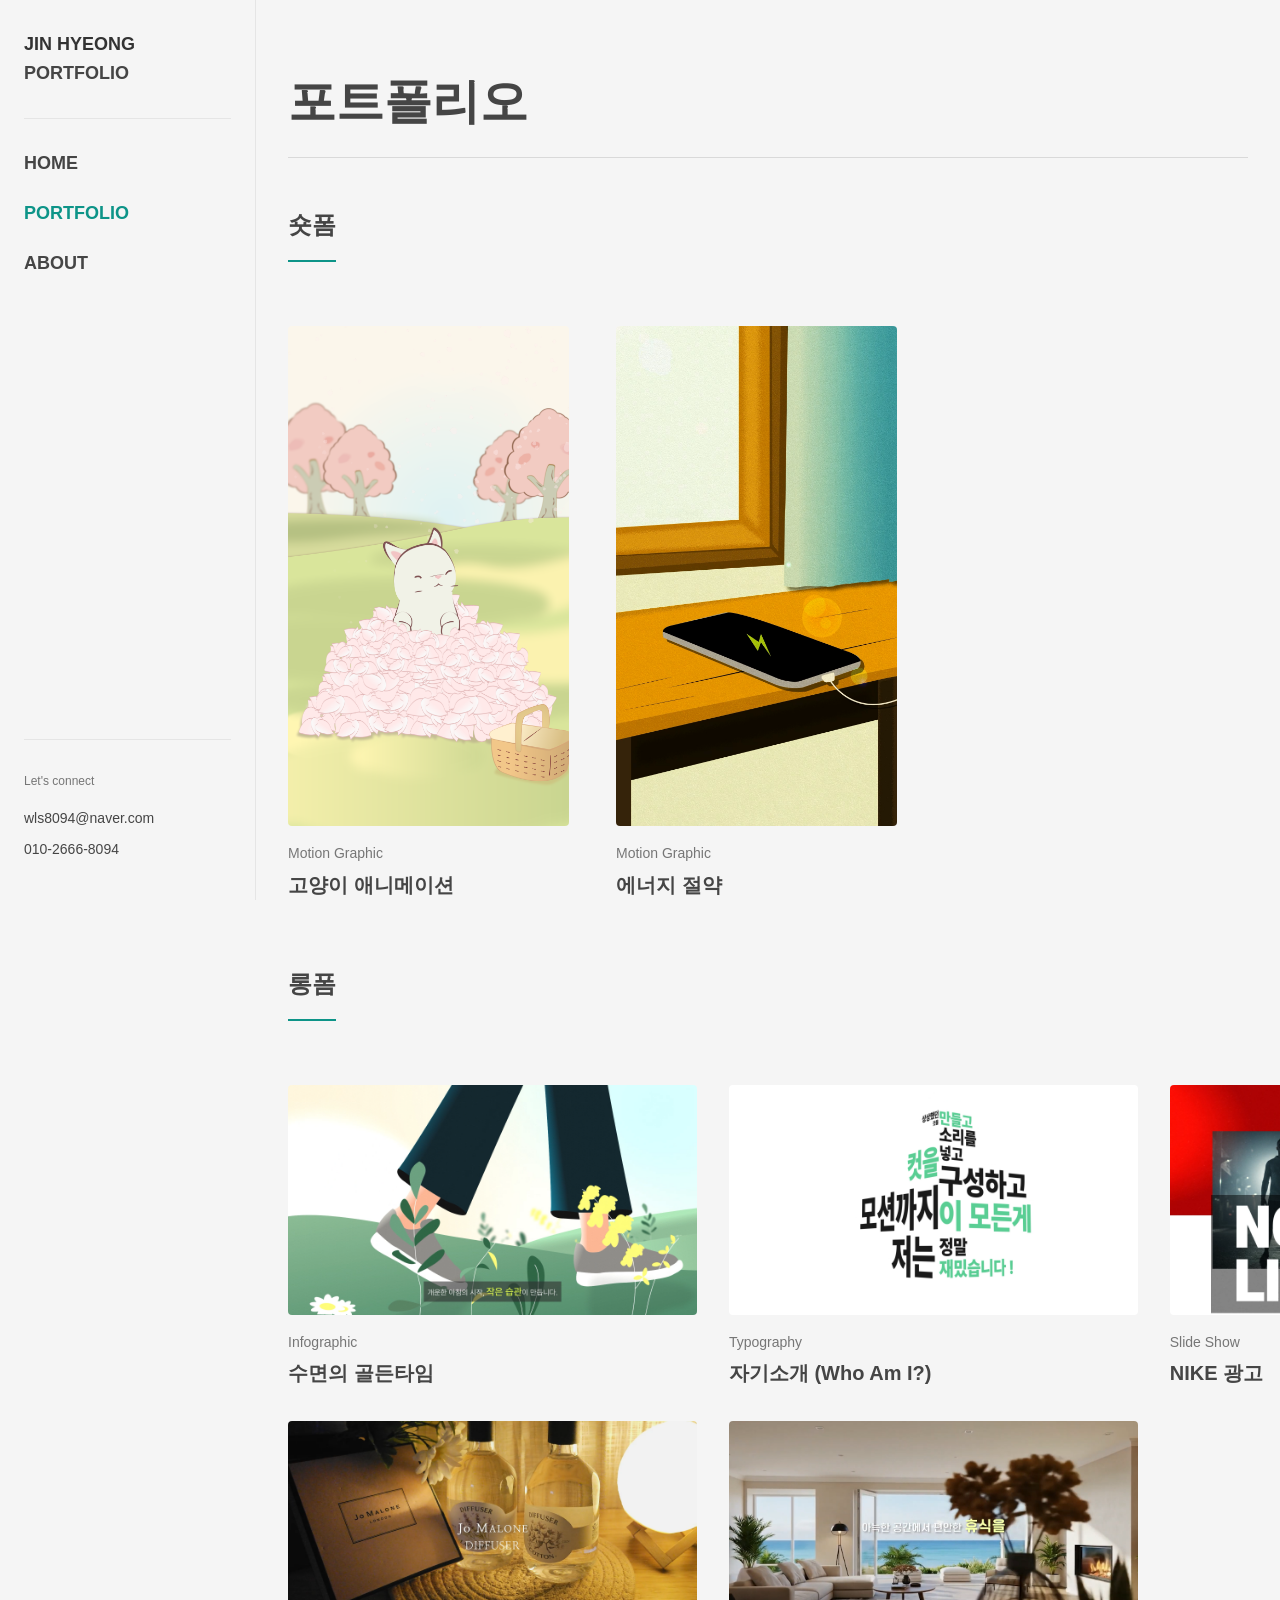
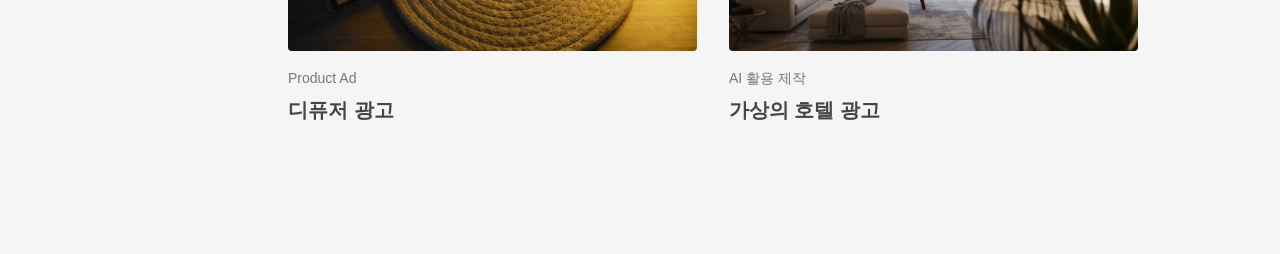
==== commit 24f816a9: "Update portfolio.html" ====
--- a/portfolio.html
+++ b/portfolio.html
@@ -148,6 +148,21 @@
               <h3 class="portfolio-title">디퓨저 광고</h3>
             </div>
           </div>
+
+          <!-- 프로젝트 7 (롱폼) -->
+          <div class="portfolio-item" onclick="openModal(7)">
+            <div class="portfolio-thumbnail">
+              <img src="img/AI 광고제작/2.png" alt="프로젝트 7">
+              <div class="portfolio-overlay">
+                <h4>AI 가상의 호텔 광고</h4>
+                <span>보기</span>
+              </div>
+            </div>
+            <div class="portfolio-info">
+              <p class="portfolio-category">AI 활용 제작</p>
+              <h3 class="portfolio-title">가상의 호텔 광고</h3>
+            </div>
+          </div>
         </div>
       </div>
     </div>
@@ -340,7 +355,43 @@
           'img/디퓨져/06.png',
           
         ]
+      },
+      7: {
+        category: '제품 광고',
+        title: '디퓨저 광고',
+        youtubeUrl: '<iframe src="https://www.youtube.com/embed/WlX2LZ31948" title="박진형 Ai활용한 광고 영상 제작" frameborder="0" allow="accelerometer; autoplay; clipboard-write; encrypted-media; gyroscope; picture-in-picture; web-share" referrerpolicy="strict-origin-when-cross-origin" allowfullscreen></iframe>',
+        videoRatio: '16:9',
+        duration: '1일',
+        tools: 'Premiere Pro, ImageFX(Google flow), DIgen AI',
+        method: '개인 프로젝트',
+        concept: `시원하고 청량한 여름 휴양지의 분위기와 따뜻하고 감성적인 휴식의 순간을 AI를 활용하여 생성된 이미지를 기반으로 영상을 제작하고
+        <br> TTS를 활용하여 공간의 가치를 명확하게 전달하며 몰입감을 높였습니다.`,
+        process: [
+          {
+            step: '01. 기획', description: `'여유로움', '낭만', '활기찬 에너지'의 휴양지 홍보 영상을 생각했고 
+          <br>AI 이미지 생성 툴을 활용하여 여름 휴양지의 다양한 장면들을 구상했습니다. 
+          <br>'청량함'과 '휴식 분위기'에 초점을 맞추어 스토리보드를 구성했습니다.` },
+          {
+            step: '02. 제작', description: `AI 이미지 생성 툴로 제작된 다양한 장면들을 AI 영상 생성 툴을 활용하여 영상으로 구현했습니다. 
+          <br>영상의 전반적인 분위기를 고려하여 시원한 블루 톤과 깔끔한 화이트 톤, 그리고 따뜻한 웜톤 색감을 조화롭게 사용하여 고급스러움과 편안함을 동시에 표현했습니다.` },
+          {
+            step: '03. 완성', description: `Premiere Pro를 사용하여 AI로 생성된 영상 클립들을 최종 편집했습니다.
+          <br>각 장면의 전환이 자연스럽게 이어지도록 조율하고, 배경음악과 TTS 음성이 영상의 분위기를 해치지 않으면서도 효과적으로 메시지를 전달하도록 믹싱했습니다.` }
+        ],
+        images: [
+          'img/AI 광고제작/1.png',
+          'img/AI 광고제작/1-1.png',
+          'img/AI 광고제작/2.png',
+          'img/AI 광고제작/3.png',
+          'img/AI 광고제작/4.png',
+          'img/AI 광고제작/5.png',
+          'img/AI 광고제작/6.png',
+
+          
+          
+        ]
       }
+      
     };
 
     function openModal(id) {
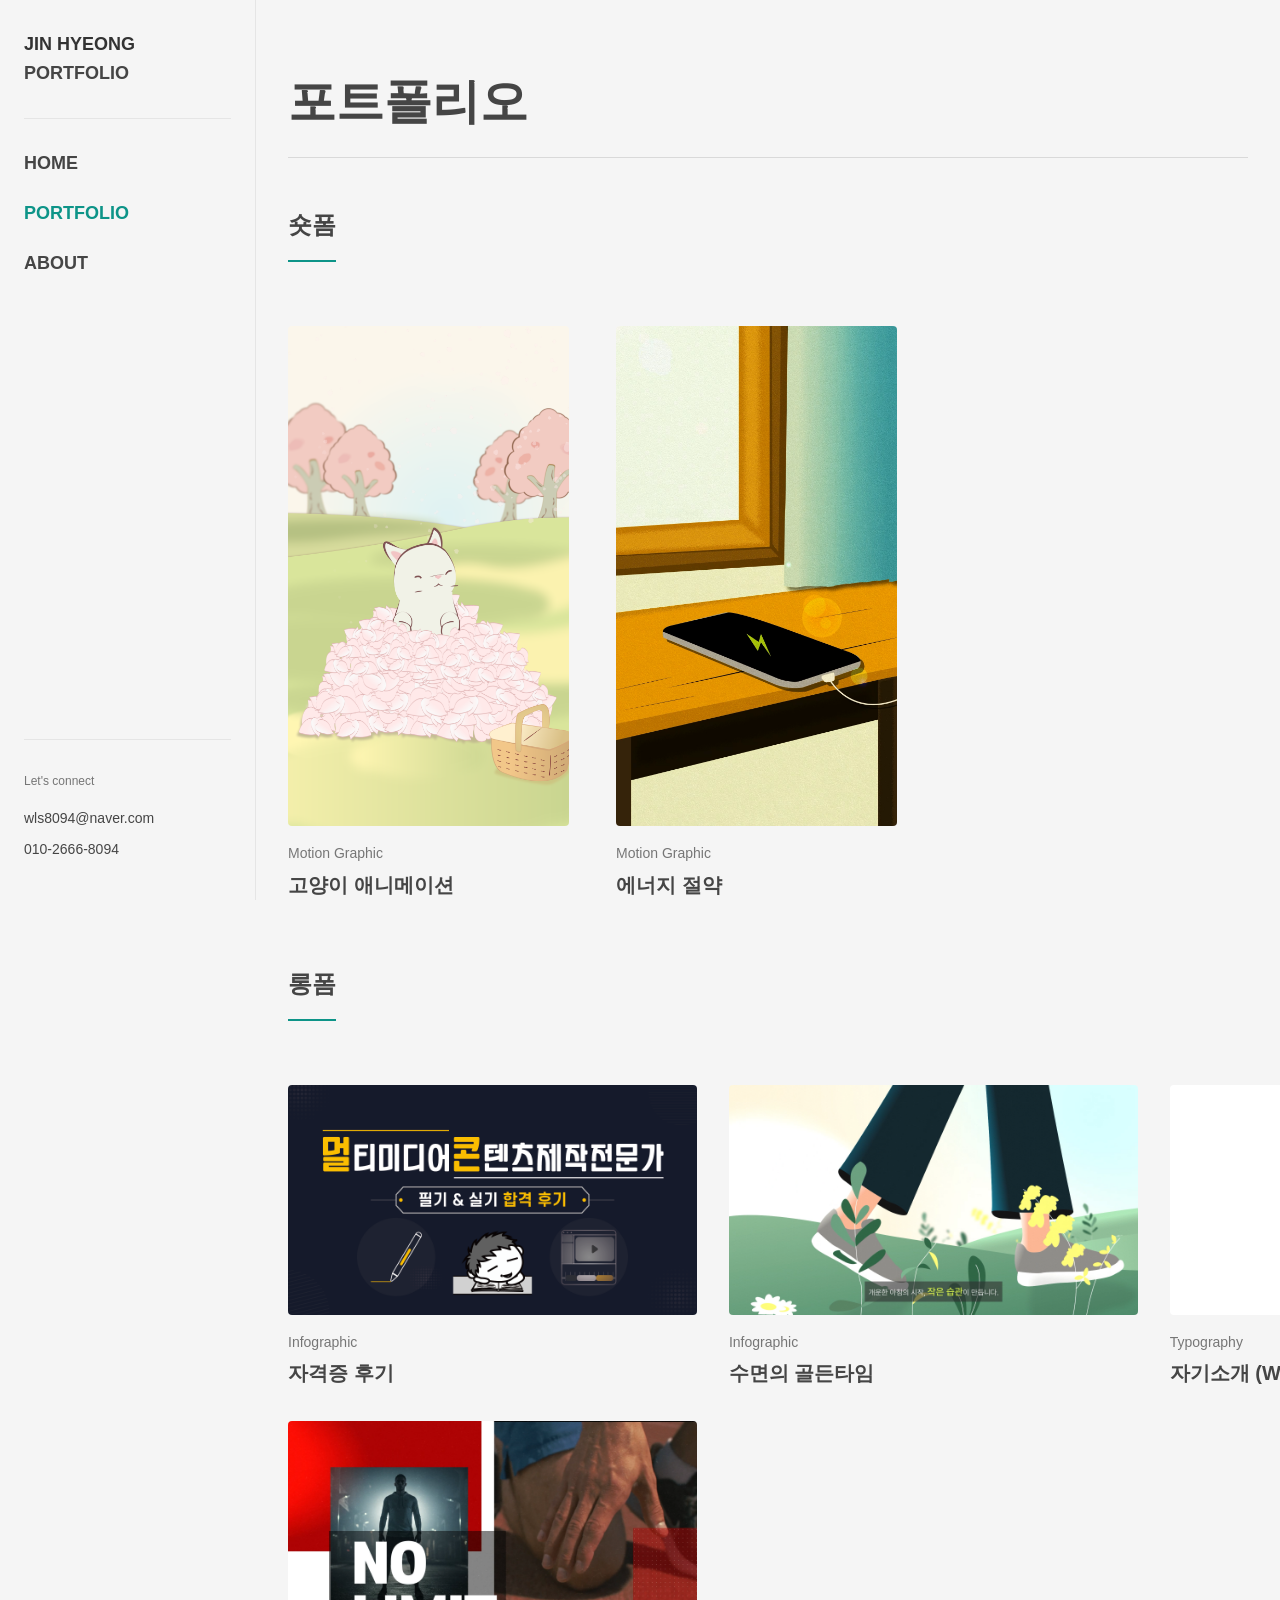
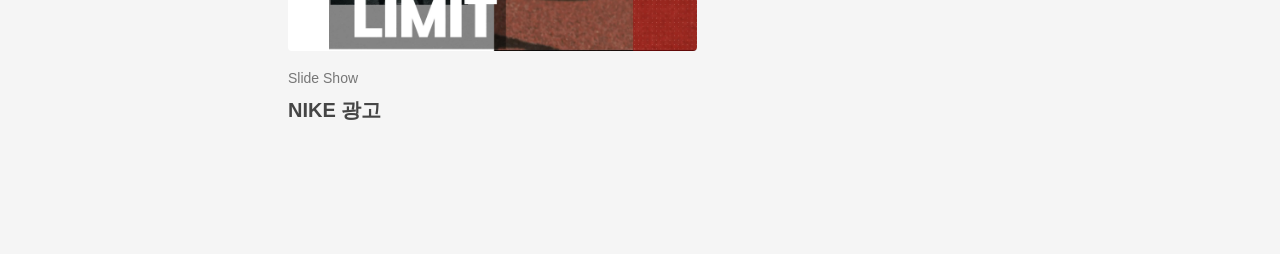
==== commit 4dbd41bd: "자격증 후기 영상 및 포트폴리오 수정" ====
--- a/portfolio.html
+++ b/portfolio.html
@@ -86,9 +86,28 @@
       </div>
 
       <!-- 롱폼 섹션 -->
+
       <div class="portfolio-section">
         <h2 class="portfolio-section-title">롱폼</h2>
         <div class="portfolio-grid portfolio-grid-longform">
+
+          <!-- 프로젝트 1 (롱폼) -->
+          <div class="portfolio-item" onclick="openModal(8)">
+            <div class="portfolio-thumbnail">
+              <img src="img/멀콘 자격증/00.png" alt="프로젝트 8">
+              <div class="portfolio-overlay">
+                <h4>인포그래픽</h4>
+                <span>보기</span>
+              </div>
+            </div>
+            <div class="portfolio-info">
+              <p class="portfolio-category">Infographic</p>
+              <h3 class="portfolio-title">자격증 후기</h3>
+            </div>
+          </div>
+
+
+
           <!-- 프로젝트 2 (롱폼) -->
           <div class="portfolio-item" onclick="openModal(2)">
             <div class="portfolio-thumbnail">
@@ -234,7 +253,7 @@
           'img/수면 인포그래픽/04.png',
           'img/수면 인포그래픽/05.png',
           'img/수면 인포그래픽/06.png',
-          
+
         ]
       },
       3: {
@@ -353,7 +372,7 @@
           'img/디퓨져/04.png',
           'img/디퓨져/05.png',
           'img/디퓨져/06.png',
-          
+
         ]
       },
       7: {
@@ -387,11 +406,52 @@
           'img/AI 광고제작/5.png',
           'img/AI 광고제작/6.png',
 
-          
-          
+
+
+        ]
+      },
+      
+
+      8: {
+        category: '자격증 후기',
+        title: '멀티미디어콘텐츠제작전문가 필기·실기 합격 후기',
+        youtubeUrl: '<iframe src="https://www.youtube.com/embed/dVJ2rQFuDUg" title="멀티미디어콘텐츠제작전문가 필기 실기 합격후기" frameborder="0" allow="accelerometer; autoplay; clipboard-write; encrypted-media; gyroscope; picture-in-picture; web-share" referrerpolicy="strict-origin-when-cross-origin" allowfullscreen></iframe>',
+        videoRatio: '16:9',
+        duration: '2일',
+        tools: 'After Effects',
+        method: '개인 프로젝트',
+        concept: `멀티미디어콘텐츠제작전문가 자격증 취득 경험을 바탕으로,
+    필기와 실기 준비 과정 및 응시 후기를 전달하는 영상입니다.
+<br>자격증을 준비하는 시청자가 필요한 정보를 쉽게 파악할 수 있도록
+내용을 정리하고, 주요 내용을 자막으로 강조하는 데 중점을 두었습니다`,
+        process: [
+          {
+            step: '01. 기획', description: `자격증 준비 과정에서 얻은 경험과 전달할 정보를 정리했습니다.
+    <br>필기와 실기 후기를 중심으로 내용을 구분하고,
+    시청자가 흐름을 따라가기 쉽도록 영상의 순서와 대본을 구성했습니다.` },
+          {
+            step: '02. 제작', description: `대본의 흐름에 맞춰 화면과 자막을 구성했습니다.
+    <br>핵심 정보가 눈에 잘 들어오도록 글자의 크기와 배치를 조정하고,
+    내용에 맞는 화면 전환과 움직임을 적용했습니다.` },
+          {
+            step: '03. 완성', description: `영상의 흐름에 맞춰 장면 길이와 자막 노출 시간을 조정했습니다.
+    <br>정보가 정확하게 전달되는지 확인하고,
+    전체적인 가독성과 편집 호흡을 점검해 완성했습니다.` }
+        ],
+        images: [
+          'img/멀콘 자격증/00.png',
+          'img/멀콘 자격증/01.png',
+          'img/멀콘 자격증/02.png',
+          'img/멀콘 자격증/03.png',
+          'img/멀콘 자격증/04.png',
+          'img/멀콘 자격증/05.png',
+
+
+
+
+
         ]
       }
-      
     };
 
     function openModal(id) {
